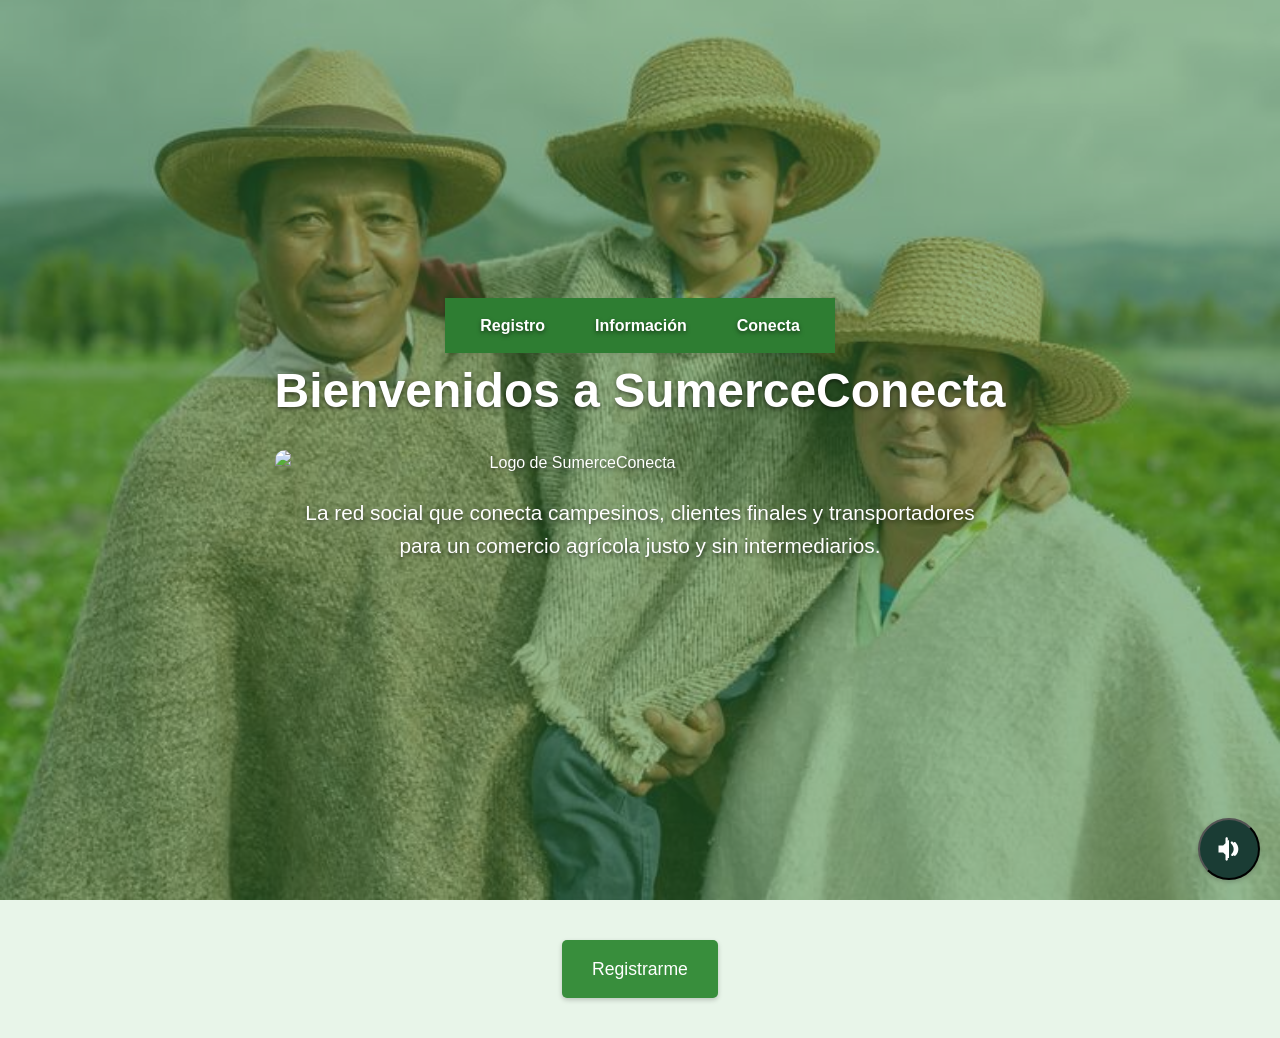
==== index.html @ d9104a86 "Subida Inicial del Proyecto Agricola" ====
<!DOCTYPE html>
<html lang="es">

<head>
    <meta charset="UTF-8">
    <meta name="viewport" content="width=device-width, initial-scale=1.0">
    <title>SumerceConecta - Red Social para Campesinos, Clientes y Transportadores</title>
    <style>
        * {
            margin: 0;
            padding: 0;
            box-sizing: border-box;
        }

        body {
            font-family: 'Arial', sans-serif;
            background-color: #e8f5e9;
            color: #1a3c34;
            line-height: 1.6;
        }

        .hero {
            position: relative;
            height: 100vh;
            background: url('img/4.jpg') no-repeat center center/cover;
            display: flex;
            flex-direction: column;
            justify-content: center;
            align-items: center;
            text-align: center;
            color: #ffffff;
            text-shadow: 0 2px 4px rgba(0, 0, 0, 0.5);
            padding: 20px;
        }

        .hero::before {
            content: '';
            position: absolute;
            top: 0;
            left: 0;
            width: 100%;
            height: 100%;
            background: rgba(46, 125, 50, 0.5);
            z-index: 1;
        }

        .hero>* {
            position: relative;
            z-index: 2;
        }

        .navbar {
            background-color: #2e7d32;
            padding: 15px 20px;
            position: sticky;
            top: 0;
            z-index: 100;
            box-shadow: 0 2px 5px rgba(0, 0, 0, 0.1);
        }

        .navbar ul {
            list-style: none;
            display: flex;
            justify-content: center;
            gap: 20px;
        }

        .navbar a {
            color: #ffffff;
            text-decoration: none;
            font-weight: bold;
            padding: 10px 15px;
            border-radius: 5px;
            transition: background-color 0.3s, transform 0.2s;
        }

        .navbar a:hover {
            background-color: #4caf50;
            transform: scale(1.05);
        }

        .banner {
            margin-bottom: 40px;
        }

        .banner h1 {
            font-size: 3rem;
            margin-bottom: 15px;
            animation: fadeIn 1s ease-in;
        }

        .banner p {
            font-size: 1.3rem;
            max-width: 700px;
            margin: 0 auto;
            animation: fadeIn 1.5s ease-in;
        }

        .logo-container {
            margin: 20px 0;
            width: 100%;
            max-width: 600px;
        }

        .logo-container img {
            width: 100%;
            height: auto;
            display: block;
            margin: 0 auto;
            border-radius: 10px;
        }

        .container {
            max-width: 1200px;
            margin: 40px auto;
            padding: 0 20px;
            text-align: center;
        }

        .buttons {
            display: flex;
            justify-content: center;
            gap: 20px;
            flex-wrap: wrap;
            margin: 40px 0;
        }

        .btn {
            background-color: #388e3c;
            color: #ffffff;
            padding: 15px 30px;
            border: none;
            border-radius: 5px;
            font-size: 1.1rem;
            cursor: pointer;
            text-decoration: none;
            transition: background-color 0.3s, transform 0.2s;
            box-shadow: 0 2px 5px rgba(0, 0, 0, 0.2);
        }

        .btn:hover {
            background-color: #2e7d32;
            transform: translateY(-2px);
        }

        .accessibility-btn {
            position: fixed;
            bottom: 20px;
            right: 20px;
            background-color: #1a3c34;
            color: #ffffff;
            padding: 15px;
            border-radius: 50%;
            cursor: pointer;
            box-shadow: 0 2px 5px rgba(0, 0, 0, 0.2);
            display: flex;
            align-items: center;
            justify-content: center;
            transition: transform 0.2s;
            z-index: 1000;
        }

        .accessibility-btn:hover {
            transform: scale(1.1);
        }

        .accessibility-btn img {
            width: 28px;
            height: 28px;
        }

        @keyframes fadeIn {
            from {
                opacity: 0;
                transform: translateY(20px);
            }

            to {
                opacity: 1;
                transform: translateY(0);
            }
        }

        @media (max-width: 768px) {
            .navbar ul {
                flex-direction: column;
                align-items: center;
                gap: 10px;
            }

            .banner h1 {
                font-size: 2rem;
            }

            .banner p {
                font-size: 1.1rem;
            }

            .btn {
                padding: 12px 20px;
                font-size: 1rem;
                width: 100%;
                max-width: 300px;
            }

            .buttons {
                flex-direction: column;
                align-items: center;
            }

            .hero {
                height: 80vh;
            }

            .accessibility-btn {
                padding: 12px;
            }

            .accessibility-btn img {
                width: 24px;
                height: 24px;
            }

            .logo-container {
                max-width: 400px;
            }
        }

        @media (max-width: 480px) {
            .banner h1 {
                font-size: 1.5rem;
            }

            .banner p {
                font-size: 0.9rem;
            }

            .hero {
                height: 70vh;
                padding: 15px;
            }

            .accessibility-btn {
                bottom: 15px;
                right: 15px;
                padding: 10px;
            }

            .accessibility-btn img {
                width: 20px;
                height: 20px;
            }

            .logo-container {
                max-width: 300px;
            }
        }
    </style>
</head>

<body>
    <header class="hero">
        <nav class="navbar">
            <ul>
                <li><a href="javascript:void(0)"
                        onclick="alert('Funcionalidad de Registro en desarrollo. ¡Pronto disponible!')">Registro</a>
                </li>
                <li><a href="javascript:void(0)"
                        onclick="alert('Funcionalidad de Información en desarrollo. ¡Pronto disponible!')">Información</a>
                </li>
                <li><a href="javascript:void(0)"
                        onclick="alert('Funcionalidad de Conectar en desarrollo. ¡Pronto disponible!')">Conecta</a></li>
            </ul>
        </nav>
        <div class="banner">
            <h1>Bienvenidos a SumerceConecta</h1>
            <div class="logo-container">
                <img src="https://via.placeholder.com/600x200?text=Logo+SumerceConecta" alt="Logo de SumerceConecta">
            </div>
            <p>La red social que conecta campesinos, clientes finales y transportadores para un comercio agrícola justo
                y sin intermediarios.</p>
        </div>
    </header>
    <main class="container">
        <section class="buttons">
            <a href="javascript:void(0)" class="btn"
                onclick="alert('Funcionalidad de Registro en desarrollo. ¡Pronto disponible!')">Registrarme</a>
        </section>
    </main>
    <button class="accessibility-btn" onclick="readPageContent()"
        aria-label="Escuchar descripción de la página de SumerceConecta para personas con discapacidad visual o dificultades de lectura">
        <img src="data:image/svg+xml,%3Csvg xmlns='http://www.w3.org/2000/svg' viewBox='0 0 24 24' fill='white' width='28' height='28'%3E%3Cpath d='M3 9v6h4l5 5V4L7 9H3zm7-7c-.55 0-1 .45-1 1v18c0 .55.45 1 1 1s1-.45 1-1V3c0-.55-.45-1-1-1zm5.14 3.86c-.39-.39-1.02-.39-1.41 0s-.39 1.02 0 1.41C15.29 8.83 16 10.35 16 12s-.71 3.17-1.87 4.33c-.39.39-.39 1.02 0 1.41.39.39 1.02.39 1.41 0C17.29 16.29 18 14.35 18 12s-.71-4.29-1.86-5.14zM20 12c0-2.21-.9-4.21-2.35-5.65-.39-.39-1.02-.39-1.41 0s-.39 1.02 0 1.41C17.1 8.79 17.6 10.35 17.6 12s-.5 3.21-1.36 4.24c-.39.39-.39 1.02 0 1.41.39.39 1.02.39 1.41 0C19.1 16.21 20 14.21 20 12z'/%3E%3C/svg%3E"
            alt="Icono de voz">
    </button>
    <script>
        function readPageContent() {
            const content = `
                Bienvenidos a SumerceConecta, una red social para conectar campesinos, clientes finales y transportadores.
                La página tiene un fondo con una imagen agrícola. En la parte superior, hay una barra de navegación con tres enlaces:
                Registro, para crear una cuenta; Información, para ver datos de productos agrícolas; y Conectar, para interactuar con otros usuarios.
                En el centro, hay un título grande que dice "Bienvenidos a SumerceConecta", seguido de un logo en el centro de la página.
                Debajo del logo, hay un texto que dice: "La red social que conecta campesinos, clientes finales y transportadores para un comercio agrícola justo y sin intermediarios."
                Más abajo, hay un botón verde que dice "Registrarme" para crear una cuenta.
                Este botón de accesibilidad está en la esquina inferior derecha y permite escuchar esta descripción.
            `;
            if ('speechSynthesis' in window) {
                const utterance = new SpeechSynthesisUtterance(content);
                utterance.lang = 'es-CO';
                utterance.rate = 1;
                utterance.volume = 1;
                speechSynthesis.cancel();
                speechSynthesis.speak(utterance);
            } else {
                alert('Lo siento, tu navegador no soporta la función de texto a voz. Por favor, usa un navegador moderno como Chrome o Firefox.');
            }
        }
    </script>
</body>

</html>
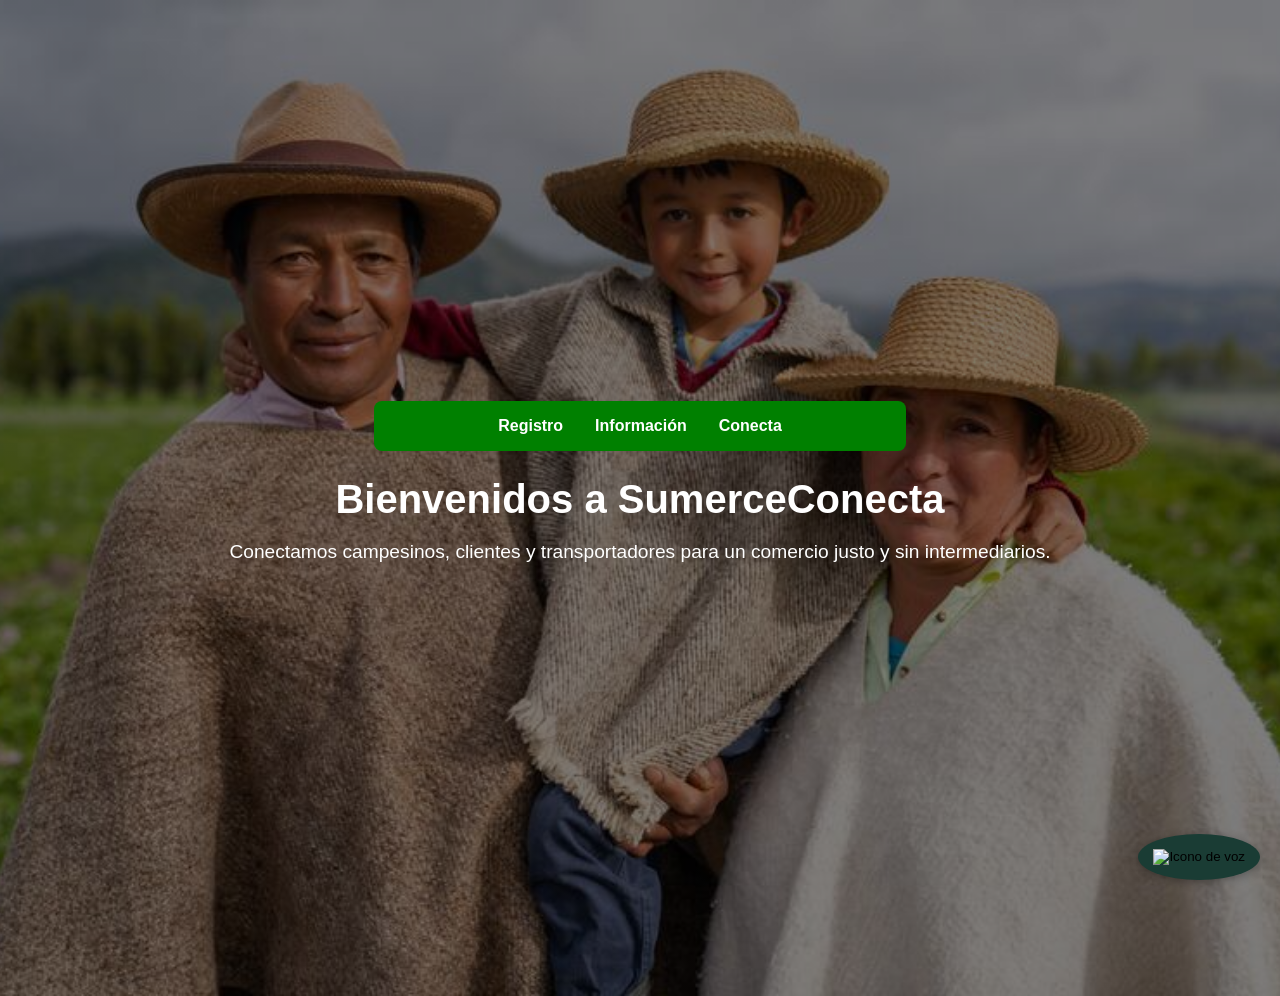
==== commit ca7f3c21: ""Arreglo del login"" ====
--- a/index.html
+++ b/index.html
@@ -1,320 +1,31 @@
+
 <!DOCTYPE html>
 <html lang="es">
+<head>
+  <meta charset="UTF-8" />
+  <meta name="viewport" content="width=device-width, initial-scale=1.0" />
+  <title>SumerceConecta - Red Social para Campesinos</title>
+  <link rel="stylesheet" href="estilos.css" />
+</head>
+<body>
+  <header class="hero">
+    <div class="navbar">
+      <ul>
+        <li><a href="registro.html">Registro</a></li>
+        <li><a href="precios.html">Información</a></li>
+        <li><a href="conectar.html">Conecta</a></li>
+      </ul>
+    </div>
+    <div class="banner">
+      <h1>Bienvenidos a SumerceConecta</h1>
+      <p>Conectamos campesinos, clientes y transportadores para un comercio justo y sin intermediarios.</p>
+    </div>
+  </header>
 
-<head>
-    <meta charset="UTF-8">
-    <meta name="viewport" content="width=device-width, initial-scale=1.0">
-    <title>SumerceConecta - Red Social para Campesinos, Clientes y Transportadores</title>
-    <style>
-        * {
-            margin: 0;
-            padding: 0;
-            box-sizing: border-box;
-        }
+  <button class="accessibility-btn" onclick="readPageContent()" aria-label="Escuchar descripción de la página de SumerceConecta">
+    <img src="https://img.icons8.com/ios-filled/50/ffffff/audio-wave--v1.png" alt="Icono de voz" />
+  </button>
 
-        body {
-            font-family: 'Arial', sans-serif;
-            background-color: #e8f5e9;
-            color: #1a3c34;
-            line-height: 1.6;
-        }
-
-        .hero {
-            position: relative;
-            height: 100vh;
-            background: url('img/4.jpg') no-repeat center center/cover;
-            display: flex;
-            flex-direction: column;
-            justify-content: center;
-            align-items: center;
-            text-align: center;
-            color: #ffffff;
-            text-shadow: 0 2px 4px rgba(0, 0, 0, 0.5);
-            padding: 20px;
-        }
-
-        .hero::before {
-            content: '';
-            position: absolute;
-            top: 0;
-            left: 0;
-            width: 100%;
-            height: 100%;
-            background: rgba(46, 125, 50, 0.5);
-            z-index: 1;
-        }
-
-        .hero>* {
-            position: relative;
-            z-index: 2;
-        }
-
-        .navbar {
-            background-color: #2e7d32;
-            padding: 15px 20px;
-            position: sticky;
-            top: 0;
-            z-index: 100;
-            box-shadow: 0 2px 5px rgba(0, 0, 0, 0.1);
-        }
-
-        .navbar ul {
-            list-style: none;
-            display: flex;
-            justify-content: center;
-            gap: 20px;
-        }
-
-        .navbar a {
-            color: #ffffff;
-            text-decoration: none;
-            font-weight: bold;
-            padding: 10px 15px;
-            border-radius: 5px;
-            transition: background-color 0.3s, transform 0.2s;
-        }
-
-        .navbar a:hover {
-            background-color: #4caf50;
-            transform: scale(1.05);
-        }
-
-        .banner {
-            margin-bottom: 40px;
-        }
-
-        .banner h1 {
-            font-size: 3rem;
-            margin-bottom: 15px;
-            animation: fadeIn 1s ease-in;
-        }
-
-        .banner p {
-            font-size: 1.3rem;
-            max-width: 700px;
-            margin: 0 auto;
-            animation: fadeIn 1.5s ease-in;
-        }
-
-        .logo-container {
-            margin: 20px 0;
-            width: 100%;
-            max-width: 600px;
-        }
-
-        .logo-container img {
-            width: 100%;
-            height: auto;
-            display: block;
-            margin: 0 auto;
-            border-radius: 10px;
-        }
-
-        .container {
-            max-width: 1200px;
-            margin: 40px auto;
-            padding: 0 20px;
-            text-align: center;
-        }
-
-        .buttons {
-            display: flex;
-            justify-content: center;
-            gap: 20px;
-            flex-wrap: wrap;
-            margin: 40px 0;
-        }
-
-        .btn {
-            background-color: #388e3c;
-            color: #ffffff;
-            padding: 15px 30px;
-            border: none;
-            border-radius: 5px;
-            font-size: 1.1rem;
-            cursor: pointer;
-            text-decoration: none;
-            transition: background-color 0.3s, transform 0.2s;
-            box-shadow: 0 2px 5px rgba(0, 0, 0, 0.2);
-        }
-
-        .btn:hover {
-            background-color: #2e7d32;
-            transform: translateY(-2px);
-        }
-
-        .accessibility-btn {
-            position: fixed;
-            bottom: 20px;
-            right: 20px;
-            background-color: #1a3c34;
-            color: #ffffff;
-            padding: 15px;
-            border-radius: 50%;
-            cursor: pointer;
-            box-shadow: 0 2px 5px rgba(0, 0, 0, 0.2);
-            display: flex;
-            align-items: center;
-            justify-content: center;
-            transition: transform 0.2s;
-            z-index: 1000;
-        }
-
-        .accessibility-btn:hover {
-            transform: scale(1.1);
-        }
-
-        .accessibility-btn img {
-            width: 28px;
-            height: 28px;
-        }
-
-        @keyframes fadeIn {
-            from {
-                opacity: 0;
-                transform: translateY(20px);
-            }
-
-            to {
-                opacity: 1;
-                transform: translateY(0);
-            }
-        }
-
-        @media (max-width: 768px) {
-            .navbar ul {
-                flex-direction: column;
-                align-items: center;
-                gap: 10px;
-            }
-
-            .banner h1 {
-                font-size: 2rem;
-            }
-
-            .banner p {
-                font-size: 1.1rem;
-            }
-
-            .btn {
-                padding: 12px 20px;
-                font-size: 1rem;
-                width: 100%;
-                max-width: 300px;
-            }
-
-            .buttons {
-                flex-direction: column;
-                align-items: center;
-            }
-
-            .hero {
-                height: 80vh;
-            }
-
-            .accessibility-btn {
-                padding: 12px;
-            }
-
-            .accessibility-btn img {
-                width: 24px;
-                height: 24px;
-            }
-
-            .logo-container {
-                max-width: 400px;
-            }
-        }
-
-        @media (max-width: 480px) {
-            .banner h1 {
-                font-size: 1.5rem;
-            }
-
-            .banner p {
-                font-size: 0.9rem;
-            }
-
-            .hero {
-                height: 70vh;
-                padding: 15px;
-            }
-
-            .accessibility-btn {
-                bottom: 15px;
-                right: 15px;
-                padding: 10px;
-            }
-
-            .accessibility-btn img {
-                width: 20px;
-                height: 20px;
-            }
-
-            .logo-container {
-                max-width: 300px;
-            }
-        }
-    </style>
-</head>
-
-<body>
-    <header class="hero">
-        <nav class="navbar">
-            <ul>
-                <li><a href="javascript:void(0)"
-                        onclick="alert('Funcionalidad de Registro en desarrollo. ¡Pronto disponible!')">Registro</a>
-                </li>
-                <li><a href="javascript:void(0)"
-                        onclick="alert('Funcionalidad de Información en desarrollo. ¡Pronto disponible!')">Información</a>
-                </li>
-                <li><a href="javascript:void(0)"
-                        onclick="alert('Funcionalidad de Conectar en desarrollo. ¡Pronto disponible!')">Conecta</a></li>
-            </ul>
-        </nav>
-        <div class="banner">
-            <h1>Bienvenidos a SumerceConecta</h1>
-            <div class="logo-container">
-                <img src="https://via.placeholder.com/600x200?text=Logo+SumerceConecta" alt="Logo de SumerceConecta">
-            </div>
-            <p>La red social que conecta campesinos, clientes finales y transportadores para un comercio agrícola justo
-                y sin intermediarios.</p>
-        </div>
-    </header>
-    <main class="container">
-        <section class="buttons">
-            <a href="javascript:void(0)" class="btn"
-                onclick="alert('Funcionalidad de Registro en desarrollo. ¡Pronto disponible!')">Registrarme</a>
-        </section>
-    </main>
-    <button class="accessibility-btn" onclick="readPageContent()"
-        aria-label="Escuchar descripción de la página de SumerceConecta para personas con discapacidad visual o dificultades de lectura">
-        <img src="data:image/svg+xml,%3Csvg xmlns='http://www.w3.org/2000/svg' viewBox='0 0 24 24' fill='white' width='28' height='28'%3E%3Cpath d='M3 9v6h4l5 5V4L7 9H3zm7-7c-.55 0-1 .45-1 1v18c0 .55.45 1 1 1s1-.45 1-1V3c0-.55-.45-1-1-1zm5.14 3.86c-.39-.39-1.02-.39-1.41 0s-.39 1.02 0 1.41C15.29 8.83 16 10.35 16 12s-.71 3.17-1.87 4.33c-.39.39-.39 1.02 0 1.41.39.39 1.02.39 1.41 0C17.29 16.29 18 14.35 18 12s-.71-4.29-1.86-5.14zM20 12c0-2.21-.9-4.21-2.35-5.65-.39-.39-1.02-.39-1.41 0s-.39 1.02 0 1.41C17.1 8.79 17.6 10.35 17.6 12s-.5 3.21-1.36 4.24c-.39.39-.39 1.02 0 1.41.39.39 1.02.39 1.41 0C19.1 16.21 20 14.21 20 12z'/%3E%3C/svg%3E"
-            alt="Icono de voz">
-    </button>
-    <script>
-        function readPageContent() {
-            const content = `
-                Bienvenidos a SumerceConecta, una red social para conectar campesinos, clientes finales y transportadores.
-                La página tiene un fondo con una imagen agrícola. En la parte superior, hay una barra de navegación con tres enlaces:
-                Registro, para crear una cuenta; Información, para ver datos de productos agrícolas; y Conectar, para interactuar con otros usuarios.
-                En el centro, hay un título grande que dice "Bienvenidos a SumerceConecta", seguido de un logo en el centro de la página.
-                Debajo del logo, hay un texto que dice: "La red social que conecta campesinos, clientes finales y transportadores para un comercio agrícola justo y sin intermediarios."
-                Más abajo, hay un botón verde que dice "Registrarme" para crear una cuenta.
-                Este botón de accesibilidad está en la esquina inferior derecha y permite escuchar esta descripción.
-            `;
-            if ('speechSynthesis' in window) {
-                const utterance = new SpeechSynthesisUtterance(content);
-                utterance.lang = 'es-CO';
-                utterance.rate = 1;
-                utterance.volume = 1;
-                speechSynthesis.cancel();
-                speechSynthesis.speak(utterance);
-            } else {
-                alert('Lo siento, tu navegador no soporta la función de texto a voz. Por favor, usa un navegador moderno como Chrome o Firefox.');
-            }
-        }
-    </script>
+  <script src="script.js"></script>
 </body>
-
-</html>+</html>
--- a/estilos.css
+++ b/estilos.css
@@ -0,0 +1,69 @@
+
+body {
+  font-family: 'Segoe UI', Tahoma, Geneva, Verdana, sans-serif;
+  background-color: #e8f5e9;
+  color: #1a3c34;
+  margin: 0;
+  padding: 0;
+}
+.hero {
+  background:
+    linear-gradient(rgba(0, 0, 0, 0.5), rgba(0, 0, 0, 0.5)),
+    url('img/4.jpg') center/cover no-repeat;
+  color: white;
+  padding: 3rem 1rem;
+  text-align: center;
+  position: relative;
+  min-height: 100vh;
+  display: flex;
+  flex-direction: column;
+  justify-content: center;
+}
+.navbar {
+  background-color: green;
+  color: white;
+  width: 500px;
+  margin: 0 auto;
+  padding: 1rem;
+  text-align: center;
+  border-radius: 8px;
+}
+.navbar ul {
+  list-style: none;
+  display: flex;
+  justify-content: center;
+  gap: 2rem;
+  padding: 0;
+  margin: 0;
+}
+.navbar a {
+  color: white;
+  text-decoration: none;
+  font-weight: bold;
+  transition: color 0.3s;
+}
+.navbar a:hover {
+  color: #c8e6c9;
+}
+.banner h1 {
+  font-size: 2.5rem;
+  margin-bottom: 1rem;
+}
+.banner p {
+  font-size: 1.2rem;
+  margin-bottom: 2rem;
+}
+.accessibility-btn {
+  position: fixed;
+  bottom: 20px;
+  right: 20px;
+  background: #1a3c34;
+  padding: 15px;
+  border-radius: 50%;
+  cursor: pointer;
+  border: none;
+  box-shadow: 0 2px 10px rgba(0, 0, 0, 0.3);
+}
+.accessibility-btn:hover {
+  background: #004d40;
+}
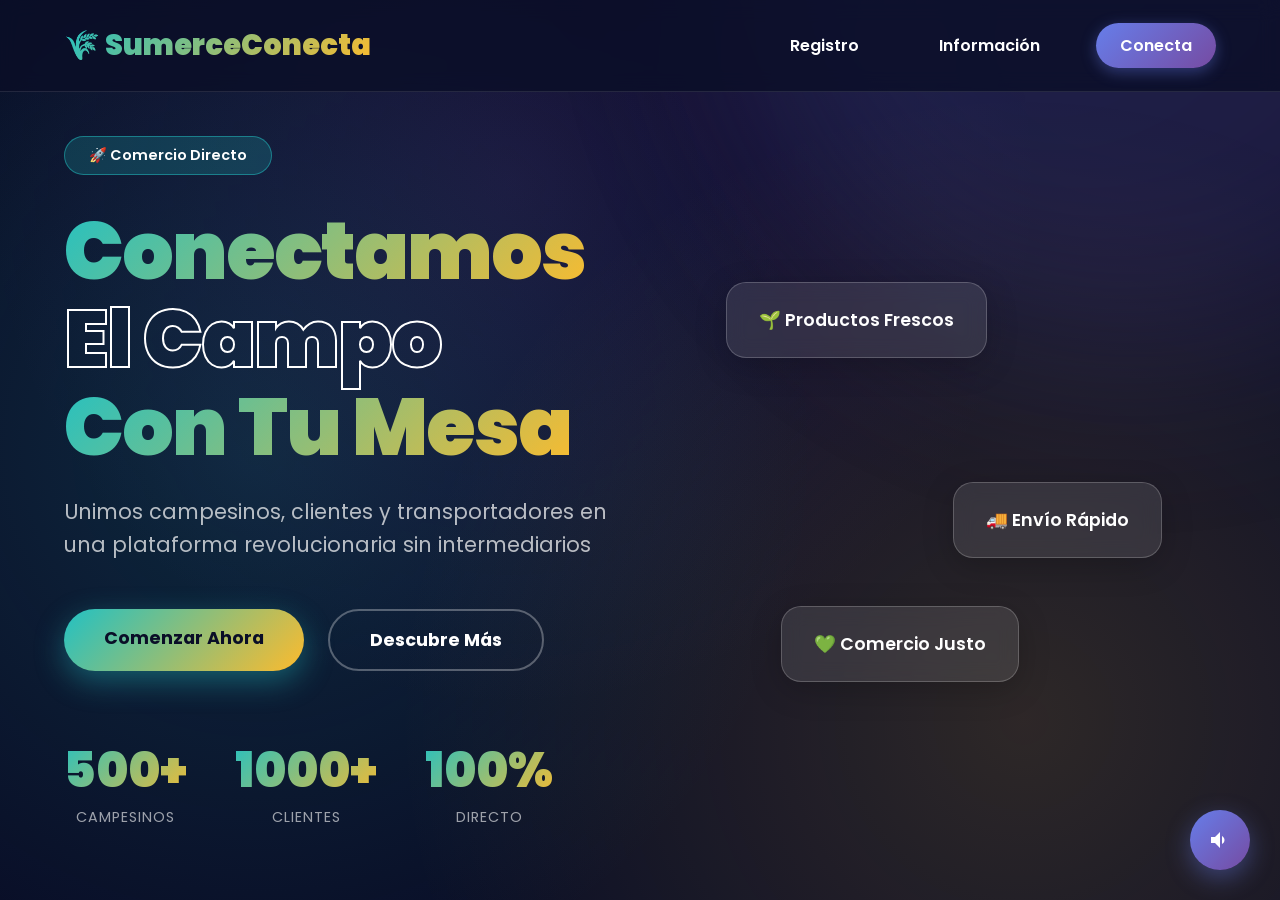
==== commit ca630c5c: ""Mejora en la Interfaz"" ====
--- a/index.html
+++ b/index.html
@@ -6,24 +6,59 @@
   <meta name="viewport" content="width=device-width, initial-scale=1.0" />
   <title>SumerceConecta - Red Social para Campesinos</title>
   <link rel="stylesheet" href="estilos.css" />
+  <link href="https://fonts.googleapis.com/css2?family=Poppins:wght@300;400;600;700;900&display=swap" rel="stylesheet">
 </head>
 <body>
+  <div class="particles"></div>
+  
+  <nav class="navbar">
+    <div class="logo">🌾 SumerceConecta</div>
+    <ul class="nav-links">
+      <li><a href="registro.html" class="nav-btn">Registro</a></li>
+      <li><a href="precios.html" class="nav-btn">Información</a></li>
+      <li><a href="conectar.html" class="nav-btn conecta-btn">Conecta</a></li>
+    </ul>
+  </nav>
+
   <header class="hero">
-    <div class="navbar">
-      <ul>
-        <li><a href="registro.html">Registro</a></li>
-        <li><a href="precios.html">Información</a></li>
-        <li><a href="conectar.html">Conecta</a></li>
-      </ul>
+    <div class="hero-content">
+      <div class="badge">🚀 Comercio Directo</div>
+      <h1 class="hero-title">
+        <span class="gradient-text">Conectamos</span><br>
+        <span class="outline-text">El Campo</span><br>
+        <span class="gradient-text">Con Tu Mesa</span>
+      </h1>
+      <p class="hero-subtitle">Unimos campesinos, clientes y transportadores en una plataforma revolucionaria sin intermediarios</p>
+      <div class="cta-buttons">
+        <a href="registro.html" class="btn-primary">Comenzar Ahora</a>
+        <a href="#features" class="btn-secondary">Descubre Más</a>
+      </div>
+      <div class="stats">
+        <div class="stat-item">
+          <div class="stat-number">500+</div>
+          <div class="stat-label">Campesinos</div>
+        </div>
+        <div class="stat-item">
+          <div class="stat-number">1000+</div>
+          <div class="stat-label">Clientes</div>
+        </div>
+        <div class="stat-item">
+          <div class="stat-number">100%</div>
+          <div class="stat-label">Directo</div>
+        </div>
+      </div>
     </div>
-    <div class="banner">
-      <h1>Bienvenidos a SumerceConecta</h1>
-      <p>Conectamos campesinos, clientes y transportadores para un comercio justo y sin intermediarios.</p>
+    <div class="hero-image">
+      <div class="floating-card card-1">🌱 Productos Frescos</div>
+      <div class="floating-card card-2">🚚 Envío Rápido</div>
+      <div class="floating-card card-3">💚 Comercio Justo</div>
     </div>
   </header>
 
   <button class="accessibility-btn" onclick="readPageContent()" aria-label="Escuchar descripción de la página de SumerceConecta">
-    <img src="https://img.icons8.com/ios-filled/50/ffffff/audio-wave--v1.png" alt="Icono de voz" />
+    <svg width="24" height="24" viewBox="0 0 24 24" fill="white">
+      <path d="M3 9v6h4l5 5V4L7 9H3zm13.5 3c0-1.77-1.02-3.29-2.5-4.03v8.05c1.48-.73 2.5-2.25 2.5-4.02z"/>
+    </svg>
   </button>
 
   <script src="script.js"></script>
--- a/estilos.css
+++ b/estilos.css
@@ -1,69 +1,356 @@
 
-body {
-  font-family: 'Segoe UI', Tahoma, Geneva, Verdana, sans-serif;
-  background-color: #e8f5e9;
-  color: #1a3c34;
+* {
   margin: 0;
   padding: 0;
-}
+  box-sizing: border-box;
+}
+
+body {
+  font-family: 'Poppins', sans-serif;
+  background: #0a0e27;
+  color: #fff;
+  overflow-x: hidden;
+  position: relative;
+}
+
+/* Partículas de fondo */
+.particles {
+  position: fixed;
+  top: 0;
+  left: 0;
+  width: 100%;
+  height: 100%;
+  background: 
+    radial-gradient(circle at 20% 50%, rgba(34, 193, 195, 0.15) 0%, transparent 50%),
+    radial-gradient(circle at 80% 80%, rgba(253, 187, 45, 0.15) 0%, transparent 50%),
+    radial-gradient(circle at 40% 20%, rgba(131, 58, 180, 0.15) 0%, transparent 50%);
+  z-index: -1;
+  animation: particleMove 20s ease-in-out infinite;
+}
+
+@keyframes particleMove {
+  0%, 100% { transform: translate(0, 0) scale(1); }
+  50% { transform: translate(50px, 50px) scale(1.1); }
+}
+
+/* Navbar */
+.navbar {
+  position: fixed;
+  top: 0;
+  width: 100%;
+  display: flex;
+  justify-content: space-between;
+  align-items: center;
+  padding: 1.5rem 5%;
+  background: rgba(10, 14, 39, 0.8);
+  backdrop-filter: blur(10px);
+  z-index: 1000;
+  border-bottom: 1px solid rgba(255, 255, 255, 0.1);
+}
+
+.logo {
+  font-size: 1.8rem;
+  font-weight: 900;
+  background: linear-gradient(135deg, #22c1c3, #fdbb2d);
+  -webkit-background-clip: text;
+  -webkit-text-fill-color: transparent;
+  background-clip: text;
+}
+
+.nav-links {
+  display: flex;
+  gap: 2rem;
+  list-style: none;
+}
+
+.nav-btn {
+  color: #fff;
+  text-decoration: none;
+  font-weight: 600;
+  padding: 0.7rem 1.5rem;
+  border-radius: 25px;
+  transition: all 0.3s ease;
+  position: relative;
+}
+
+.nav-btn:hover {
+  background: rgba(255, 255, 255, 0.1);
+  transform: translateY(-2px);
+}
+
+.conecta-btn {
+  background: linear-gradient(135deg, #667eea 0%, #764ba2 100%);
+  box-shadow: 0 4px 15px rgba(102, 126, 234, 0.4);
+}
+
+.conecta-btn:hover {
+  box-shadow: 0 6px 20px rgba(102, 126, 234, 0.6);
+  transform: translateY(-3px);
+}
+
+/* Hero Section */
 .hero {
-  background:
-    linear-gradient(rgba(0, 0, 0, 0.5), rgba(0, 0, 0, 0.5)),
-    url('img/4.jpg') center/cover no-repeat;
-  color: white;
-  padding: 3rem 1rem;
+  min-height: 100vh;
+  display: flex;
+  align-items: center;
+  justify-content: space-between;
+  padding: 8rem 5% 4rem;
+  gap: 4rem;
+  position: relative;
+  overflow: hidden;
+}
+
+.hero::before {
+  content: '';
+  position: absolute;
+  top: -50%;
+  right: -20%;
+  width: 800px;
+  height: 800px;
+  background: linear-gradient(135deg, #667eea 0%, #764ba2 100%);
+  border-radius: 50%;
+  filter: blur(100px);
+  opacity: 0.2;
+  animation: pulse 8s ease-in-out infinite;
+}
+
+@keyframes pulse {
+  0%, 100% { transform: scale(1); opacity: 0.2; }
+  50% { transform: scale(1.1); opacity: 0.3; }
+}
+
+.hero-content {
+  flex: 1;
+  z-index: 2;
+  animation: fadeInUp 1s ease;
+}
+
+@keyframes fadeInUp {
+  from {
+    opacity: 0;
+    transform: translateY(30px);
+  }
+  to {
+    opacity: 1;
+    transform: translateY(0);
+  }
+}
+
+.badge {
+  display: inline-block;
+  padding: 0.5rem 1.5rem;
+  background: rgba(34, 193, 195, 0.2);
+  border: 1px solid rgba(34, 193, 195, 0.5);
+  border-radius: 50px;
+  font-size: 0.9rem;
+  font-weight: 600;
+  margin-bottom: 2rem;
+  animation: float 3s ease-in-out infinite;
+}
+
+@keyframes float {
+  0%, 100% { transform: translateY(0); }
+  50% { transform: translateY(-10px); }
+}
+
+.hero-title {
+  font-size: 5rem;
+  font-weight: 900;
+  line-height: 1.1;
+  margin-bottom: 1.5rem;
+  letter-spacing: -2px;
+}
+
+.gradient-text {
+  background: linear-gradient(135deg, #22c1c3, #fdbb2d, #ff6b6b);
+  -webkit-background-clip: text;
+  -webkit-text-fill-color: transparent;
+  background-clip: text;
+  animation: gradientShift 3s ease infinite;
+  background-size: 200% 200%;
+}
+
+@keyframes gradientShift {
+  0%, 100% { background-position: 0% 50%; }
+  50% { background-position: 100% 50%; }
+}
+
+.outline-text {
+  color: transparent;
+  -webkit-text-stroke: 2px #fff;
+  text-stroke: 2px #fff;
+}
+
+.hero-subtitle {
+  font-size: 1.3rem;
+  color: rgba(255, 255, 255, 0.7);
+  margin-bottom: 3rem;
+  max-width: 600px;
+  line-height: 1.6;
+}
+
+.cta-buttons {
+  display: flex;
+  gap: 1.5rem;
+  margin-bottom: 4rem;
+}
+
+.btn-primary, .btn-secondary {
+  padding: 1rem 2.5rem;
+  border-radius: 50px;
+  text-decoration: none;
+  font-weight: 700;
+  font-size: 1.1rem;
+  transition: all 0.3s ease;
+  display: inline-block;
+}
+
+.btn-primary {
+  background: linear-gradient(135deg, #22c1c3, #fdbb2d);
+  color: #0a0e27;
+  box-shadow: 0 10px 30px rgba(34, 193, 195, 0.4);
+}
+
+.btn-primary:hover {
+  transform: translateY(-3px);
+  box-shadow: 0 15px 40px rgba(34, 193, 195, 0.6);
+}
+
+.btn-secondary {
+  background: transparent;
+  color: #fff;
+  border: 2px solid rgba(255, 255, 255, 0.3);
+}
+
+.btn-secondary:hover {
+  background: rgba(255, 255, 255, 0.1);
+  border-color: #fff;
+  transform: translateY(-3px);
+}
+
+/* Stats */
+.stats {
+  display: flex;
+  gap: 3rem;
+}
+
+.stat-item {
   text-align: center;
+}
+
+.stat-number {
+  font-size: 3rem;
+  font-weight: 900;
+  background: linear-gradient(135deg, #22c1c3, #fdbb2d);
+  -webkit-background-clip: text;
+  -webkit-text-fill-color: transparent;
+  background-clip: text;
+}
+
+.stat-label {
+  font-size: 0.9rem;
+  color: rgba(255, 255, 255, 0.6);
+  text-transform: uppercase;
+  letter-spacing: 1px;
+}
+
+/* Hero Image */
+.hero-image {
+  flex: 1;
   position: relative;
-  min-height: 100vh;
-  display: flex;
-  flex-direction: column;
-  justify-content: center;
-}
-.navbar {
-  background-color: green;
-  color: white;
-  width: 500px;
-  margin: 0 auto;
-  padding: 1rem;
-  text-align: center;
-  border-radius: 8px;
-}
-.navbar ul {
-  list-style: none;
-  display: flex;
-  justify-content: center;
-  gap: 2rem;
-  padding: 0;
-  margin: 0;
-}
-.navbar a {
-  color: white;
-  text-decoration: none;
-  font-weight: bold;
-  transition: color 0.3s;
-}
-.navbar a:hover {
-  color: #c8e6c9;
-}
-.banner h1 {
-  font-size: 2.5rem;
-  margin-bottom: 1rem;
-}
-.banner p {
-  font-size: 1.2rem;
-  margin-bottom: 2rem;
-}
+  height: 500px;
+  z-index: 2;
+}
+
+.floating-card {
+  position: absolute;
+  padding: 1.5rem 2rem;
+  background: rgba(255, 255, 255, 0.1);
+  backdrop-filter: blur(10px);
+  border: 1px solid rgba(255, 255, 255, 0.2);
+  border-radius: 20px;
+  font-weight: 600;
+  font-size: 1.1rem;
+  box-shadow: 0 8px 32px rgba(0, 0, 0, 0.2);
+}
+
+.card-1 {
+  top: 10%;
+  left: 10%;
+  animation: float 4s ease-in-out infinite;
+}
+
+.card-2 {
+  top: 50%;
+  right: 10%;
+  animation: float 5s ease-in-out infinite 1s;
+}
+
+.card-3 {
+  bottom: 10%;
+  left: 20%;
+  animation: float 6s ease-in-out infinite 2s;
+}
+
+/* Accessibility Button */
 .accessibility-btn {
   position: fixed;
-  bottom: 20px;
-  right: 20px;
-  background: #1a3c34;
-  padding: 15px;
+  bottom: 30px;
+  right: 30px;
+  width: 60px;
+  height: 60px;
+  background: linear-gradient(135deg, #667eea 0%, #764ba2 100%);
+  border: none;
   border-radius: 50%;
   cursor: pointer;
-  border: none;
-  box-shadow: 0 2px 10px rgba(0, 0, 0, 0.3);
-}
+  box-shadow: 0 8px 25px rgba(102, 126, 234, 0.4);
+  z-index: 1000;
+  display: flex;
+  align-items: center;
+  justify-content: center;
+  transition: all 0.3s ease;
+}
+
 .accessibility-btn:hover {
-  background: #004d40;
-}
+  transform: scale(1.1) rotate(10deg);
+  box-shadow: 0 12px 35px rgba(102, 126, 234, 0.6);
+}
+
+/* Responsive */
+@media (max-width: 968px) {
+  .hero {
+    flex-direction: column;
+    text-align: center;
+    padding: 6rem 5% 3rem;
+  }
+  
+  .hero-title {
+    font-size: 3.5rem;
+  }
+  
+  .hero-subtitle {
+    margin: 0 auto 2rem;
+  }
+  
+  .cta-buttons {
+    justify-content: center;
+  }
+  
+  .stats {
+    justify-content: center;
+  }
+  
+  .nav-links {
+    gap: 1rem;
+  }
+  
+  .nav-btn {
+    padding: 0.5rem 1rem;
+    font-size: 0.9rem;
+  }
+  
+  .hero-image {
+    height: 300px;
+    width: 100%;
+  }
+}
